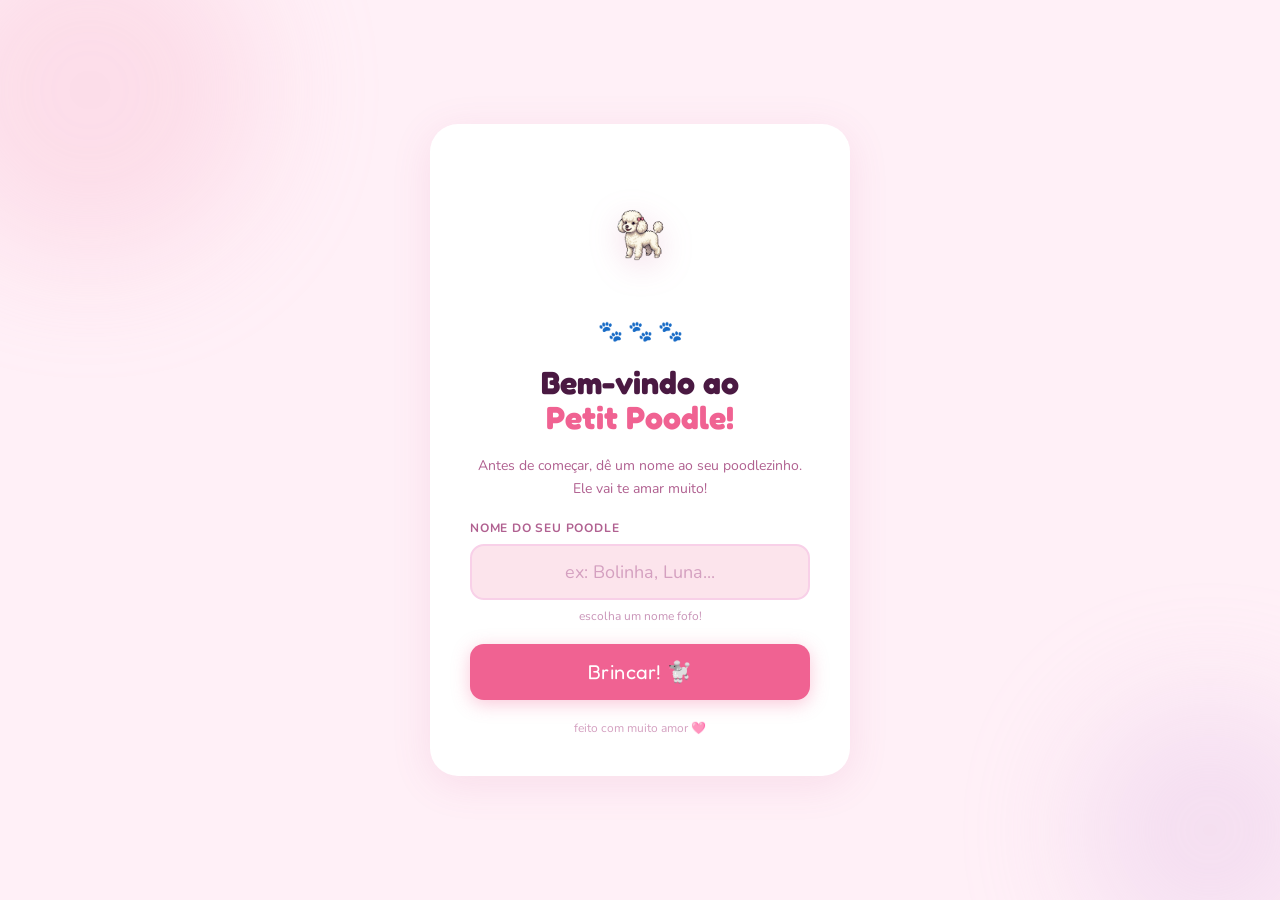
==== index.html @ e4c2b927 "Add files via upload" ====
<!DOCTYPE html>
<html lang="pt-BR">
<head>
<meta charset="UTF-8"/>
<meta name="viewport" content="width=device-width, initial-scale=1.0"/>
<title>Petit Poodle</title>
<link href="https://fonts.googleapis.com/css2?family=Fredoka+One&family=Nunito:wght@400;600;700&display=swap" rel="stylesheet"/>
<style>
  *, *::before, *::after { box-sizing: border-box; margin: 0; padding: 0; }

  :root {
    --pink:    #f06292;
    --pink-d:  #c2185b;
    --pink-l:  #fce4ec;
    --purple:  #ce93d8;
    --bg:      #fff0f7;
    --card:    #ffffff;
    --text:    #4a1942;
    --muted:   #b06090;
  }

  body {
    font-family: 'Nunito', sans-serif;
    background: var(--bg);
    min-height: 100vh;
    display: flex;
    align-items: center;
    justify-content: center;
    padding: 24px;
    overflow: hidden;
  }

  .bg-blobs {
    position: fixed; inset: 0; z-index: 0; pointer-events: none;
  }
  .blob {
    position: absolute;
    border-radius: 50%;
    filter: blur(60px);
    opacity: 0.35;
  }
  .blob1 { width: 340px; height: 340px; background: #f8bbd0; top: -80px; left: -80px; animation: drift 8s ease-in-out infinite alternate; }
  .blob2 { width: 260px; height: 260px; background: #e1bee7; bottom: -60px; right: -60px; animation: drift 10s ease-in-out infinite alternate-reverse; }
  .blob3 { width: 180px; height: 180px; background: #f48fb1; top: 50%; left: 50%; transform: translate(-50%,-50%); animation: drift 7s ease-in-out infinite alternate; }

  @keyframes drift {
    from { transform: translate(0, 0); }
    to   { transform: translate(20px, 15px); }
  }

  .card {
    position: relative; z-index: 1;
    background: var(--card);
    border-radius: 28px;
    padding: 44px 40px 40px;
    max-width: 420px;
    width: 100%;
    box-shadow: 0 8px 40px rgba(200, 80, 140, 0.12);
    display: flex;
    flex-direction: column;
    align-items: center;
    gap: 20px;
    animation: popIn 0.5s cubic-bezier(0.34,1.56,0.64,1) both;
  }

  @keyframes popIn {
    from { opacity: 0; transform: scale(0.85) translateY(20px); }
    to   { opacity: 1; transform: scale(1) translateY(0); }
  }

  .poodle-preview {
    width: 130px;
    height: 130px;
    object-fit: contain;
    animation: float 3s ease-in-out infinite;
    filter: drop-shadow(0 8px 16px rgba(200,80,140,0.2));
  }

  .poodle-svg-preview {
    width: 130px; height: 130px;
    animation: float 3s ease-in-out infinite;
    filter: drop-shadow(0 8px 16px rgba(200,80,140,0.2));
  }

  @keyframes float {
    0%,100% { transform: translateY(0px); }
    50%      { transform: translateY(-10px); }
  }

  .paw-row {
    display: flex; gap: 8px; font-size: 20px;
    animation: fadeSlide 0.5s 0.15s both;
  }

  h1 {
    font-family: 'Fredoka One', cursive;
    font-size: 32px;
    color: var(--text);
    text-align: center;
    line-height: 1.1;
    animation: fadeSlide 0.5s 0.2s both;
  }
  h1 span { color: var(--pink); }

  p.sub {
    font-size: 14px;
    color: var(--muted);
    text-align: center;
    line-height: 1.6;
    animation: fadeSlide 0.5s 0.3s both;
  }

  @keyframes fadeSlide {
    from { opacity: 0; transform: translateY(12px); }
    to   { opacity: 1; transform: translateY(0); }
  }

  .input-wrap {
    width: 100%;
    animation: fadeSlide 0.5s 0.4s both;
    position: relative;
  }

  .input-wrap label {
    display: block;
    font-size: 12px;
    font-weight: 700;
    color: var(--muted);
    letter-spacing: 0.8px;
    text-transform: uppercase;
    margin-bottom: 8px;
  }

  .input-wrap input {
    width: 100%;
    padding: 14px 18px;
    border: 2px solid #f8d0e8;
    border-radius: 14px;
    font-family: 'Nunito', sans-serif;
    font-size: 18px;
    font-weight: 600;
    color: var(--text);
    background: var(--pink-l);
    outline: none;
    transition: border-color 0.2s, box-shadow 0.2s;
    text-align: center;
    letter-spacing: 1px;
  }
  .input-wrap input::placeholder { color: #d4a0c0; font-weight: 400; letter-spacing: 0; }
  .input-wrap input:focus {
    border-color: var(--pink);
    box-shadow: 0 0 0 4px rgba(240,98,146,0.12);
    background: white;
  }

  .hint {
    margin-top: 8px;
    font-size: 12px;
    color: #c994b8;
    text-align: center;
    min-height: 16px;
    transition: all 0.3s;
  }
  .hint.special { color: var(--pink-d); font-weight: 700; }

  .btn {
    width: 100%;
    padding: 16px;
    background: var(--pink);
    color: white;
    border: none;
    border-radius: 14px;
    font-family: 'Fredoka One', cursive;
    font-size: 20px;
    letter-spacing: 0.5px;
    cursor: pointer;
    transition: background 0.2s, transform 0.15s, box-shadow 0.2s;
    box-shadow: 0 4px 18px rgba(240,98,146,0.35);
    animation: fadeSlide 0.5s 0.5s both;
  }
  .btn:hover { background: var(--pink-d); transform: translateY(-2px); box-shadow: 0 8px 24px rgba(240,98,146,0.4); }
  .btn:active { transform: scale(0.97); }
  .btn:disabled { opacity: 0.5; cursor: not-allowed; transform: none; }

  .paw-footer {
    font-size: 12px;
    color: #d4a0c0;
    animation: fadeSlide 0.5s 0.6s both;
  }
</style>
</head>
<body>

<div class="bg-blobs">
  <div class="blob blob1"></div>
  <div class="blob blob2"></div>
  <div class="blob blob3"></div>
</div>

<div class="card">

  <img src="poodle.png" class="poodle-preview" alt="poodle" onerror="this.style.display='none'; document.getElementById('poodle-fallback').style.display='block'"/>
  <svg id="poodle-fallback" style="display:none" class="poodle-svg-preview" viewBox="0 0 140 162" fill="none" xmlns="http://www.w3.org/2000/svg">
    <ellipse cx="70" cy="108" rx="38" ry="30" fill="#f3e5f5"/>
    <circle cx="50" cy="98" r="14" fill="#f8f0fc"/><circle cx="90" cy="98" r="14" fill="#f8f0fc"/>
    <circle cx="70" cy="88" r="16" fill="#f8f0fc"/>
    <circle cx="58" cy="112" r="13" fill="#f8f0fc"/><circle cx="82" cy="112" r="13" fill="#f8f0fc"/>
    <circle cx="70" cy="120" r="11" fill="#ede0f2"/>
    <rect x="62" y="75" width="16" height="18" rx="5" fill="#e8d5f0"/>
    <ellipse cx="70" cy="77" rx="10" ry="5" fill="#f48fb1"/>
    <ellipse cx="62" cy="75" rx="7" ry="4" fill="#f06292" transform="rotate(-20 62 75)"/>
    <ellipse cx="78" cy="75" rx="7" ry="4" fill="#f06292" transform="rotate(20 78 75)"/>
    <circle cx="70" cy="77" r="4" fill="#ec407a"/>
    <circle cx="70" cy="55" r="24" fill="#f3e5f5"/>
    <circle cx="47" cy="51" r="12" fill="#f8f0fc"/><circle cx="93" cy="51" r="12" fill="#f8f0fc"/>
    <circle cx="70" cy="35" r="13" fill="#f8f0fc"/>
    <circle cx="54" cy="42" r="11" fill="#f8f0fc"/><circle cx="86" cy="42" r="11" fill="#f8f0fc"/>
    <ellipse cx="47" cy="65" rx="9" ry="14" fill="#e1bee7" transform="rotate(-15 47 65)"/>
    <ellipse cx="93" cy="65" rx="9" ry="14" fill="#e1bee7" transform="rotate(15 93 65)"/>
    <circle cx="60" cy="53" r="6" fill="#4a148c"/><circle cx="80" cy="53" r="6" fill="#4a148c"/>
    <circle cx="62" cy="51" r="2" fill="white"/><circle cx="82" cy="51" r="2" fill="white"/>
    <ellipse cx="70" cy="62" rx="5" ry="3.5" fill="#880e4f"/>
    <path d="M63 67 Q70 73 77 67" stroke="#880e4f" stroke-width="1.8" fill="none" stroke-linecap="round"/>
    <circle cx="46" cy="134" r="10" fill="#f8f0fc"/><circle cx="94" cy="134" r="10" fill="#f8f0fc"/>
    <circle cx="46" cy="130" r="8" fill="#ede0f2"/><circle cx="94" cy="130" r="8" fill="#ede0f2"/>
    <circle cx="112" cy="103" r="10" fill="#f8f0fc"/><circle cx="119" cy="99" r="8" fill="#f3e5f5"/>
  </svg>

  <div class="paw-row">🐾 🐾 🐾</div>

  <h1>Bem-vindo ao<br/><span>Petit Poodle!</span></h1>

  <p class="sub">Antes de começar, dê um nome ao seu poodlezinho. Ele vai te amar muito!</p>

  <div class="input-wrap">
    <label>Nome do seu poodle</label>
    <input
      type="text"
      id="nome-input"
      placeholder="ex: Bolinha, Luna..."
      maxlength="20"
      autocomplete="off"
      oninput="onInput(this.value)"
      onkeydown="if(event.key==='Enter') comecar()"
    />
    <div class="hint" id="hint">escolha um nome fofo!</div>
  </div>

  <button class="btn" id="btn-comecar" onclick="comecar()" disabled>
    Brincar! 🐩
  </button>

  <div class="paw-footer">feito com muito amor 🩷</div>
</div>

<script>
function onInput(val) {
  const clean = val.trim();
  const btn = document.getElementById('btn-comecar');
  const hint = document.getElementById('hint');

  btn.disabled = clean.length === 0;

  if (clean.toLowerCase() === 'timao') {
    hint.textContent = '⚫⚪ skin especial desbloqueada!';
    hint.className = 'hint special';
  } else if (clean.length > 0) {
    hint.textContent = `seu poodle vai se chamar "${clean}"!`;
    hint.className = 'hint';
  } else {
    hint.textContent = 'escolha um nome fofo!';
    hint.className = 'hint';
  }
}

function comecar() {
  const nome = document.getElementById('nome-input').value.trim();
  if (!nome) return;
  sessionStorage.setItem('poodleName', nome);
  window.location.href = 'game.html';
}
</script>
</body>
</html>
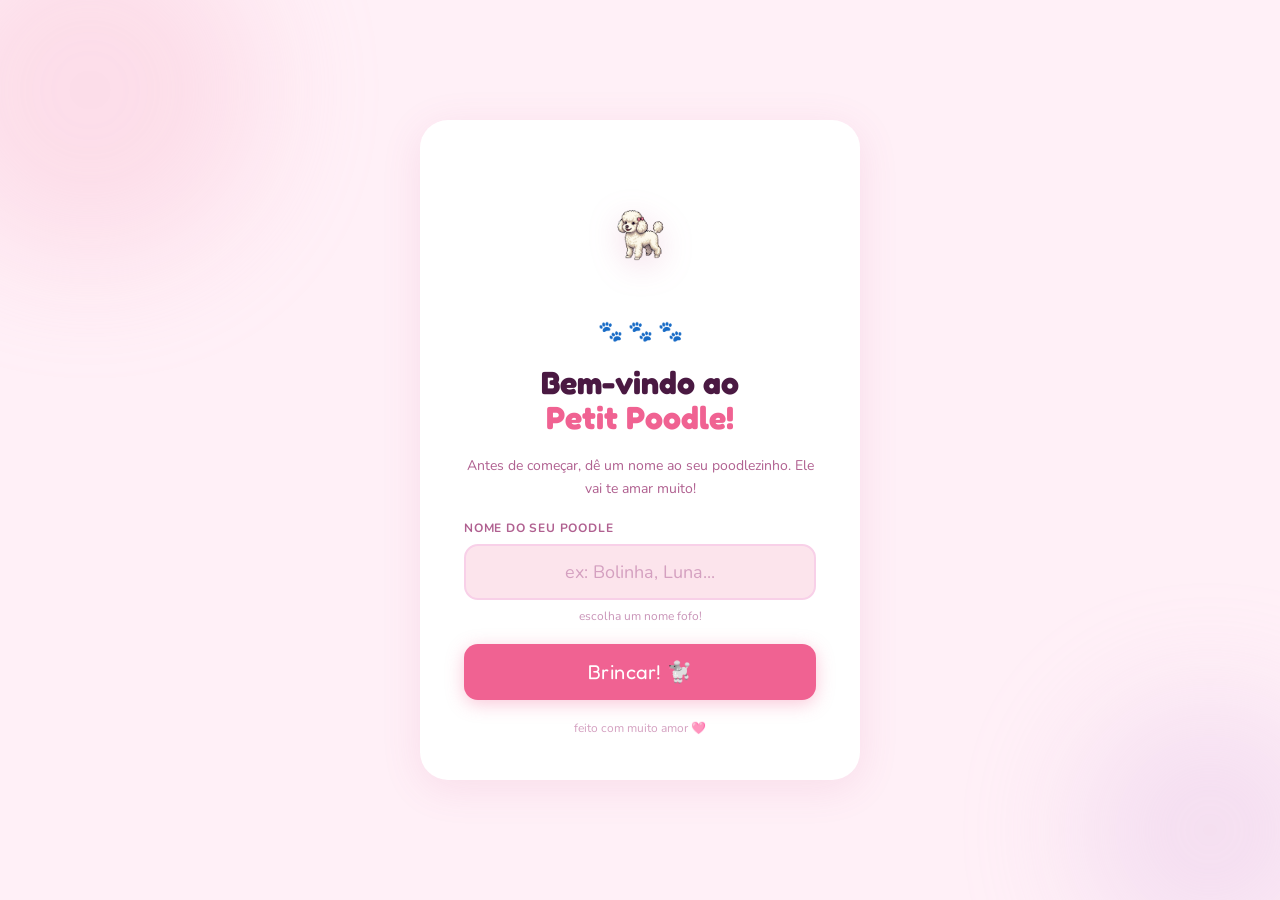
==== commit 6cea1aca: "Add files via upload" ====
--- a/index.html
+++ b/index.html
@@ -2,9 +2,17 @@
 <html lang="pt-BR">
 <head>
 <meta charset="UTF-8"/>
-<meta name="viewport" content="width=device-width, initial-scale=1.0"/>
+<meta name="viewport" content="width=device-width, initial-scale=1.0, viewport-fit=cover"/>
+<meta name="theme-color" content="#fff0f7"/>
+<meta name="description" content="Petit Poodle — crie e cuide do seu poodle virtual!"/>
+<meta name="apple-mobile-web-app-capable" content="yes"/>
+<meta name="apple-mobile-web-app-title" content="Petit Poodle"/>
+<link rel="icon" href="icons/icon-poodle.svg" type="image/svg+xml"/>
+<link rel="apple-touch-icon" href="icons/icon-poodle.svg"/>
+<link rel="manifest" href="icons/site.webmanifest"/>
 <title>Petit Poodle</title>
 <link href="https://fonts.googleapis.com/css2?family=Fredoka+One&family=Nunito:wght@400;600;700&display=swap" rel="stylesheet"/>
+<link rel="stylesheet" href="css/responsive.css"/>
 <style>
   *, *::before, *::after { box-sizing: border-box; margin: 0; padding: 0; }
 
@@ -23,11 +31,12 @@
     font-family: 'Nunito', sans-serif;
     background: var(--bg);
     min-height: 100vh;
+    min-height: 100dvh;
     display: flex;
     align-items: center;
     justify-content: center;
     padding: 24px;
-    overflow: hidden;
+    padding-top: max(24px, env(safe-area-inset-top));
   }
 
   .bg-blobs {
@@ -53,7 +62,7 @@
     background: var(--card);
     border-radius: 28px;
     padding: 44px 40px 40px;
-    max-width: 420px;
+    max-width: min(420px, 100%);
     width: 100%;
     box-shadow: 0 8px 40px rgba(200, 80, 140, 0.12);
     display: flex;
@@ -189,7 +198,7 @@
   }
 </style>
 </head>
-<body>
+<body class="page-home">
 
 <div class="bg-blobs">
   <div class="blob blob1"></div>
--- a/css/responsive.css
+++ b/css/responsive.css
@@ -0,0 +1,297 @@
+/* Petit Poodle — layout responsivo (celulares pequenos até tablets) */
+
+html {
+  -webkit-text-size-adjust: 100%;
+  text-size-adjust: 100%;
+}
+
+body {
+  padding-left: max(12px, env(safe-area-inset-left));
+  padding-right: max(12px, env(safe-area-inset-right));
+  padding-bottom: max(16px, env(safe-area-inset-bottom));
+}
+
+/* Telas estreitas (iPhone SE, Galaxy Fold fechado, etc.) */
+@media (max-width: 380px) {
+  body.page-home {
+    padding: 12px;
+    align-items: flex-start;
+    padding-top: max(16px, env(safe-area-inset-top));
+  }
+
+  body.page-home .card {
+    padding: 28px 20px 24px;
+    border-radius: 22px;
+    gap: 16px;
+  }
+
+  body.page-home h1 {
+    font-size: 26px;
+  }
+
+  body.page-home .poodle-preview,
+  body.page-home .poodle-svg-preview {
+    width: 100px;
+    height: 100px;
+  }
+
+  body.page-home .input-wrap input {
+    font-size: 16px;
+    padding: 12px 14px;
+  }
+
+  body.page-game #app,
+  body.page-shop #app {
+    gap: 10px;
+  }
+
+  body.page-game #poodle-name,
+  body.page-shop #shop-title {
+    font-size: 18px;
+  }
+
+  body.page-game #back-btn,
+  body.page-shop .nav-btn {
+    font-size: 11px;
+    padding: 5px 10px;
+  }
+
+  body.page-game #level-number {
+    font-size: 16px;
+  }
+
+  body.page-game #xp-text {
+    font-size: 10px;
+    min-width: 56px;
+  }
+
+  body.page-game #stats-row {
+    gap: 5px;
+  }
+
+  body.page-game .stat-card {
+    padding: 6px 3px;
+  }
+
+  body.page-game .stat-lbl {
+    font-size: 9px;
+  }
+
+  body.page-game .stat-num {
+    font-size: 10px;
+  }
+
+  body.page-game #money-row {
+    flex-wrap: wrap;
+    gap: 8px;
+  }
+
+  body.page-game #shop-link {
+    font-size: 12px;
+    padding: 7px 12px;
+    flex: 1;
+    justify-content: center;
+    min-width: 0;
+  }
+
+  body.page-game #money-card {
+    flex: 1;
+    min-width: 0;
+    justify-content: center;
+  }
+
+  body.page-game .stock-pill {
+    padding: 8px 10px;
+    gap: 8px;
+  }
+
+  body.page-game .stock-pill .stock-count {
+    font-size: 18px;
+  }
+
+  body.page-game .stock-pill .stock-unit {
+    font-size: 9px;
+  }
+
+  body.page-game #scene {
+    width: min(200px, 52vw);
+    height: min(210px, 54vw);
+  }
+
+  body.page-game #poodle-img {
+    width: min(140px, 38vw);
+    height: auto;
+  }
+
+  body.page-game #bubble {
+    right: -8px;
+    font-size: 12px;
+  }
+
+  body.page-game #msg-box {
+    font-size: 12px;
+    padding: 6px 12px;
+  }
+
+  body.page-game .nav-arrow {
+    width: 34px;
+    height: 34px;
+  }
+
+  body.page-game .act-btn {
+    padding: 12px 6px 10px;
+    min-height: 44px;
+  }
+
+  body.page-game .act-btn .lbl {
+    font-size: 12px;
+  }
+
+  body.page-game .act-btn .sub {
+    font-size: 9px;
+    line-height: 1.25;
+  }
+
+  body.page-game .btn-grid.cols2 {
+    grid-template-columns: 1fr;
+  }
+
+  body.page-shop #top-bar {
+    flex-wrap: wrap;
+    gap: 8px;
+  }
+
+  body.page-shop .nav-btn {
+    width: 100%;
+    text-align: center;
+  }
+
+  body.page-shop #money-card {
+    flex-direction: column;
+    align-items: flex-start;
+    gap: 10px;
+  }
+
+  body.page-shop #poodle-hint {
+    max-width: none;
+    text-align: left;
+  }
+
+  body.page-shop .shop-item {
+    flex-direction: column;
+    align-items: stretch;
+    gap: 10px;
+  }
+
+  body.page-shop .shop-item-price {
+    justify-content: space-between;
+    width: 100%;
+  }
+
+  body.page-shop .shop-buy-btn {
+    min-height: 44px;
+    padding: 8px 16px;
+  }
+}
+
+/* Altura baixa (landscape em celular) */
+@media (max-height: 520px) and (orientation: landscape) {
+  body.page-home {
+    overflow-y: auto;
+    overflow-x: hidden;
+    align-items: flex-start;
+  }
+
+  body.page-home .card {
+    padding: 20px 24px;
+    margin: 8px 0;
+  }
+
+  body.page-home .poodle-preview,
+  body.page-home .poodle-svg-preview {
+    width: 80px;
+    height: 80px;
+  }
+
+  body.page-game {
+    padding-top: 8px;
+    padding-bottom: 8px;
+  }
+
+  body.page-game #scene {
+    width: 140px;
+    height: 150px;
+  }
+
+  body.page-game #poodle-img {
+    width: 100px;
+    height: auto;
+  }
+
+  body.page-game #app {
+    gap: 8px;
+  }
+}
+
+/* Tablets e telas maiores */
+@media (min-width: 600px) {
+  body.page-game,
+  body.page-shop {
+    padding-top: 28px;
+  }
+
+  body.page-game #app,
+  body.page-shop #app {
+    max-width: 480px;
+  }
+
+  body.page-home .card {
+    max-width: 440px;
+    padding: 48px 44px 44px;
+  }
+}
+
+/* Toques confortáveis em todos os celulares */
+@media (hover: none) and (pointer: coarse) {
+  .btn,
+  .nav-btn,
+  #shop-link,
+  .nav-arrow,
+  .act-btn,
+  .shop-buy-btn,
+  #back-btn {
+    min-height: 44px;
+  }
+
+  body.page-game .act-btn:hover,
+  body.page-shop .shop-item:hover {
+    transform: none;
+  }
+}
+
+/* Nomes longos no topo */
+@media (max-width: 420px) {
+  body.page-game #poodle-name {
+    flex: 1;
+    min-width: 0;
+  }
+  body.page-game #name-display {
+    display: inline-block;
+    max-width: 120px;
+    overflow: hidden;
+    text-overflow: ellipsis;
+    vertical-align: bottom;
+  }
+}
+
+/* Evitar overflow horizontal */
+body.page-home,
+body.page-game,
+body.page-shop {
+  overflow-x: hidden;
+  max-width: 100vw;
+}
+
+body.page-home {
+  overflow-y: auto;
+}
